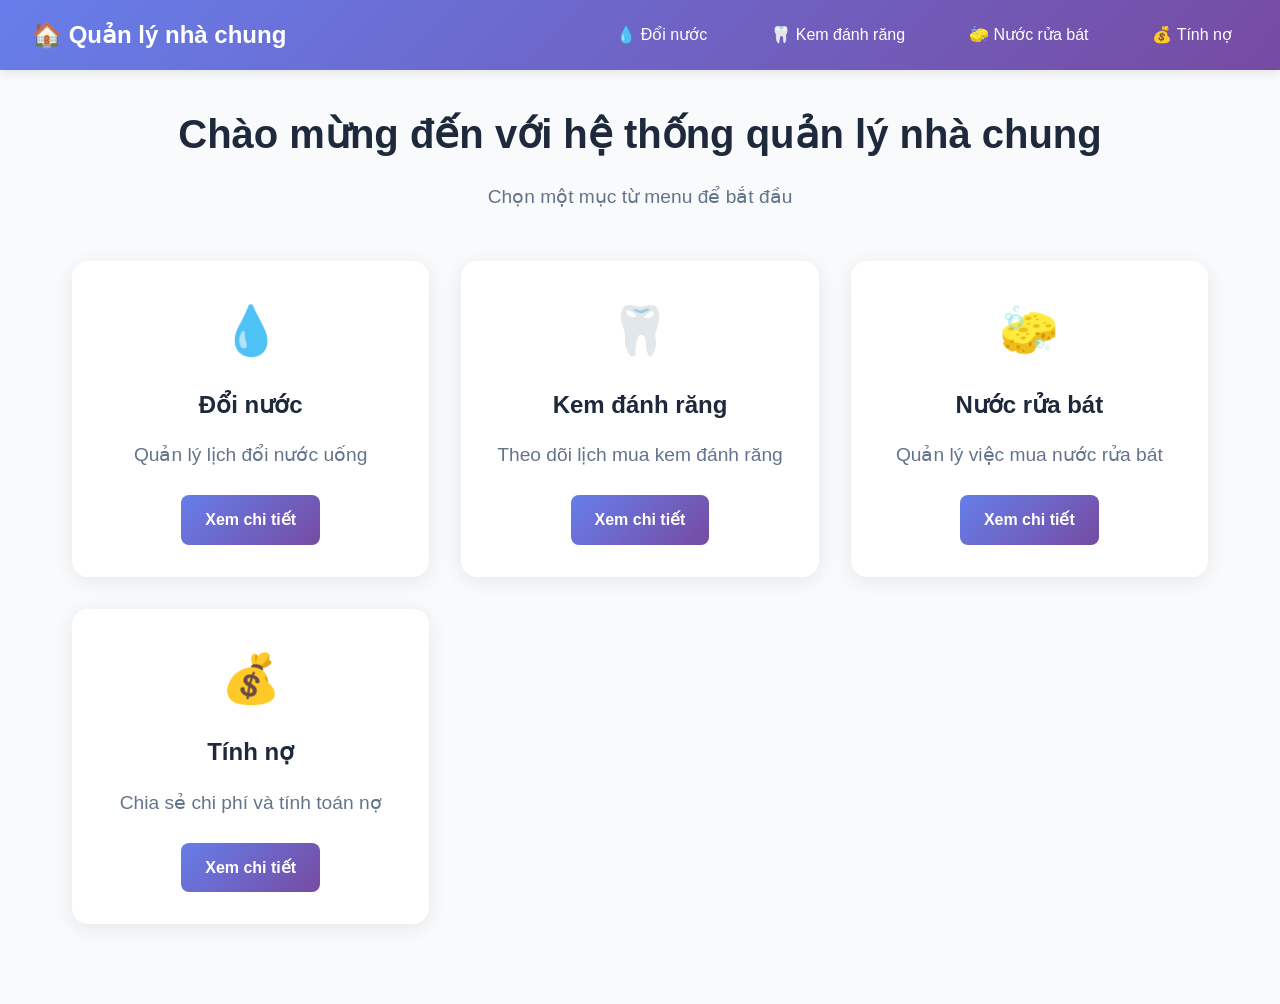
==== index.html @ 0c6403ef "Đẩy lên lần 1" ====
<!DOCTYPE html>
<html lang="vi">
<head>
    <meta charset="UTF-8">
    <meta name="viewport" content="width=device-width, initial-scale=1.0">
    <title>Quản lý nhà chung</title>
    <link rel="stylesheet" href="styles.css">
</head>
<body>
    <header>
        <nav class="navbar">
            <div class="nav-brand">
                <h2>🏠 Quản lý nhà chung</h2>
            </div>
            <ul class="nav-menu">
                <li><a href="water.html">💧 Đổi nước</a></li>
                <li><a href="toothpaste.html">🦷 Kem đánh răng</a></li>
                <li><a href="dishwash.html">🧽 Nước rửa bát</a></li>
                <li><a href="debt.html">💰 Tính nợ</a></li>
            </ul>
        </nav>
    </header>

    <main class="container">
        <div class="welcome-section">
            <h1>Chào mừng đến với hệ thống quản lý nhà chung</h1>
            <p>Chọn một mục từ menu để bắt đầu</p>
            
            <div class="feature-grid">
                <div class="feature-card">
                    <div class="feature-icon">💧</div>
                    <h3>Đổi nước</h3>
                    <p>Quản lý lịch đổi nước uống</p>
                    <a href="water.html" class="btn btn-primary">Xem chi tiết</a>
                </div>
                
                <div class="feature-card">
                    <div class="feature-icon">🦷</div>
                    <h3>Kem đánh răng</h3>
                    <p>Theo dõi lịch mua kem đánh răng</p>
                    <a href="toothpaste.html" class="btn btn-primary">Xem chi tiết</a>
                </div>
                
                <div class="feature-card">
                    <div class="feature-icon">🧽</div>
                    <h3>Nước rửa bát</h3>
                    <p>Quản lý việc mua nước rửa bát</p>
                    <a href="dishwash.html" class="btn btn-primary">Xem chi tiết</a>
                </div>
                
                <div class="feature-card">
                    <div class="feature-icon">💰</div>
                    <h3>Tính nợ</h3>
                    <p>Chia sẻ chi phí và tính toán nợ</p>
                    <a href="debt.html" class="btn btn-primary">Xem chi tiết</a>
                </div>
            </div>
        </div>
    </main>
</body>
</html>
---- styles.css ----
* {
  margin: 0;
  padding: 0;
  box-sizing: border-box;
}

body {
  font-family: "Segoe UI", Tahoma, Geneva, Verdana, sans-serif;
  background-color: #f8fafc;
  color: #334155;
  line-height: 1.6;
}

/* Header & Navigation */
.navbar {
  background: linear-gradient(135deg, #667eea 0%, #764ba2 100%);
  padding: 1rem 2rem;
  box-shadow: 0 2px 10px rgba(0, 0, 0, 0.1);
  display: flex;
  justify-content: space-between;
  align-items: center;
  flex-wrap: wrap;
}

.nav-brand h2 {
  color: white;
  font-weight: 600;
}

.nav-menu {
  display: flex;
  list-style: none;
  gap: 2rem;
  flex-wrap: wrap;
}

.nav-menu a {
  color: white;
  text-decoration: none;
  padding: 0.5rem 1rem;
  border-radius: 8px;
  transition: all 0.3s ease;
  font-weight: 500;
}

.nav-menu a:hover,
.nav-menu a.active {
  background: rgba(255, 255, 255, 0.2);
  transform: translateY(-2px);
}

/* Container */
.container {
  max-width: 1200px;
  margin: 0 auto;
  padding: 2rem;
}

.debt-container {
  max-width: 1400px;
}

/* Page Header */
.page-header {
  text-align: center;
  margin-bottom: 3rem;
}

.page-header h1 {
  font-size: 2.5rem;
  color: #1e293b;
  margin-bottom: 0.5rem;
}

/* Welcome Section */
.welcome-section {
  text-align: center;
  margin-bottom: 3rem;
}

.welcome-section h1 {
  font-size: 2.5rem;
  color: #1e293b;
  margin-bottom: 1rem;
}

.welcome-section p {
  font-size: 1.2rem;
  color: #64748b;
  margin-bottom: 3rem;
}

/* Feature Grid */
.feature-grid {
  display: grid;
  grid-template-columns: repeat(auto-fit, minmax(280px, 1fr));
  gap: 2rem;
  margin-top: 3rem;
}

.feature-card {
  background: white;
  padding: 2rem;
  border-radius: 16px;
  box-shadow: 0 4px 20px rgba(0, 0, 0, 0.08);
  text-align: center;
  transition: transform 0.3s ease, box-shadow 0.3s ease;
}

.feature-card:hover {
  transform: translateY(-5px);
  box-shadow: 0 8px 30px rgba(0, 0, 0, 0.12);
}

.feature-icon {
  font-size: 3rem;
  margin-bottom: 1rem;
}

.feature-card h3 {
  font-size: 1.5rem;
  color: #1e293b;
  margin-bottom: 1rem;
}

.feature-card p {
  color: #64748b;
  margin-bottom: 1.5rem;
}

/* Buttons */
.btn {
  padding: 0.75rem 1.5rem;
  border: none;
  border-radius: 8px;
  font-size: 1rem;
  font-weight: 600;
  cursor: pointer;
  transition: all 0.3s ease;
  text-decoration: none;
  display: inline-block;
  text-align: center;
}

.btn-primary {
  background: linear-gradient(135deg, #667eea 0%, #764ba2 100%);
  color: white;
}

.btn-primary:hover {
  transform: translateY(-2px);
  box-shadow: 0 4px 15px rgba(102, 126, 234, 0.4);
}

.btn-success {
  background: linear-gradient(135deg, #10b981 0%, #059669 100%);
  color: white;
  font-size: 1.1rem;
  padding: 1rem 2rem;
}

.btn-success:hover {
  transform: translateY(-2px);
  box-shadow: 0 4px 15px rgba(16, 185, 129, 0.4);
}

.btn-secondary {
  background: linear-gradient(135deg, #6b7280 0%, #4b5563 100%);
  color: white;
}

.btn-secondary:hover {
  transform: translateY(-2px);
  box-shadow: 0 4px 15px rgba(107, 114, 128, 0.4);
}

.btn-warning {
  background: linear-gradient(135deg, #f59e0b 0%, #d97706 100%);
  color: white;
  font-size: 0.9rem;
  padding: 0.5rem 1rem;
  margin-bottom: 0.5rem;
  width: 100%;
}

.btn-warning:hover {
  transform: translateY(-2px);
  box-shadow: 0 4px 15px rgba(245, 158, 11, 0.4);
}

.btn-info {
  background: linear-gradient(135deg, #3b82f6 0%, #1d4ed8 100%);
  color: white;
  font-size: 0.9rem;
  padding: 0.5rem 1rem;
  width: 100%;
}

.btn-info:hover {
  transform: translateY(-2px);
  box-shadow: 0 4px 15px rgba(59, 130, 246, 0.4);
}

/* Rotation Card */
.rotation-card {
  background: white;
  border-radius: 20px;
  padding: 3rem;
  box-shadow: 0 8px 30px rgba(0, 0, 0, 0.1);
  margin-bottom: 3rem;
  text-align: center;
}

.item-image {
  margin-bottom: 2rem;
}

.item-img {
  width: 200px;
  height: 200px;
  object-fit: cover;
  border-radius: 16px;
  box-shadow: 0 4px 20px rgba(0, 0, 0, 0.1);
}

.rotation-info {
  margin-bottom: 2rem;
}

.info-item {
  display: flex;
  justify-content: space-between;
  align-items: center;
  padding: 1rem;
  margin-bottom: 0.5rem;
  background: #f1f5f9;
  border-radius: 12px;
  font-size: 1.1rem;
}

.info-item.current {
  background: linear-gradient(135deg, #ddd6fe 0%, #c4b5fd 100%);
  font-weight: 600;
  border: 2px solid #8b5cf6;
}

.info-item label {
  font-weight: 600;
  color: #475569;
}

.info-item span {
  color: #1e293b;
}

.action-section {
  margin-top: 2rem;
}

/* History Section */
.history-section {
  background: white;
  border-radius: 16px;
  padding: 2rem;
  box-shadow: 0 4px 20px rgba(0, 0, 0, 0.08);
}

.history-section h3 {
  color: #1e293b;
  margin-bottom: 1.5rem;
  font-size: 1.5rem;
}

.history-list {
  max-height: 400px;
  overflow-y: auto;
}

.history-item {
  display: flex;
  justify-content: space-between;
  align-items: center;
  padding: 1rem;
  border-bottom: 1px solid #e2e8f0;
  transition: background-color 0.3s ease;
}

.history-item:hover {
  background-color: #f8fafc;
}

.history-item:last-child {
  border-bottom: none;
}

/* Debt Page Styles */
.debt-layout {
  display: grid;
  grid-template-columns: 300px 1fr;
  gap: 2rem;
  margin-bottom: 3rem;
}

.sidebar {
  background: white;
  border-radius: 16px;
  padding: 1.5rem;
  box-shadow: 0 4px 20px rgba(0, 0, 0, 0.08);
  height: fit-content;
}

.sidebar h3 {
  color: #1e293b;
  margin-bottom: 1rem;
  font-size: 1.3rem;
}

.member-list {
  display: flex;
  flex-direction: column;
  gap: 0.5rem;
  margin-bottom: 2rem;
}

.member-item {
  padding: 1rem;
  border-radius: 12px;
  cursor: pointer;
  transition: all 0.3s ease;
  background: #f8fafc;
}

.member-item:hover {
  background: #e2e8f0;
  transform: translateX(5px);
}

.member-item.active {
  background: linear-gradient(135deg, #667eea 0%, #764ba2 100%);
  color: white;
}

.member-name {
  font-weight: 600;
}

/* Data Management Section */
.data-management {
  border-top: 2px solid #e2e8f0;
  padding-top: 1rem;
  margin-top: 1rem;
}

.data-management h4 {
  color: #1e293b;
  margin-bottom: 1rem;
  font-size: 1.1rem;
}

.data-stats {
  margin-top: 1rem;
  padding: 0.5rem;
  background: #f1f5f9;
  border-radius: 8px;
  text-align: center;
}

.main-content {
  background: white;
  border-radius: 16px;
  padding: 2rem;
  box-shadow: 0 4px 20px rgba(0, 0, 0, 0.08);
}

.member-info h2 {
  color: #1e293b;
  margin-bottom: 2rem;
  font-size: 2rem;
}

.debt-summary {
  display: grid;
  grid-template-columns: 1fr 1fr;
  gap: 2rem;
  margin-bottom: 3rem;
}

.debt-section h3 {
  color: #1e293b;
  margin-bottom: 1rem;
  font-size: 1.3rem;
}

.debt-list {
  background: #f8fafc;
  border-radius: 12px;
  padding: 1rem;
  min-height: 100px;
}

.debt-item {
  display: flex;
  justify-content: space-between;
  align-items: center;
  padding: 0.5rem 0;
  border-bottom: 1px solid #e2e8f0;
}

.debt-item:last-child {
  border-bottom: none;
}

.debt-amount {
  font-weight: 600;
  color: #dc2626;
}

/* Forms */
.expense-form,
.manual-debt {
  margin-top: 2rem;
  padding-top: 2rem;
  border-top: 2px solid #e2e8f0;
}

.expense-form h3,
.manual-debt h3 {
  color: #1e293b;
  margin-bottom: 1.5rem;
  font-size: 1.5rem;
}

.form-group {
  margin-bottom: 1.5rem;
}

.form-group label {
  display: block;
  margin-bottom: 0.5rem;
  font-weight: 600;
  color: #374151;
}

.form-group input,
.form-group select {
  width: 100%;
  padding: 0.75rem;
  border: 2px solid #e5e7eb;
  border-radius: 8px;
  font-size: 1rem;
  transition: border-color 0.3s ease;
}

.form-group input:focus,
.form-group select:focus {
  outline: none;
  border-color: #667eea;
  box-shadow: 0 0 0 3px rgba(102, 126, 234, 0.1);
}

.checkbox-group {
  display: grid;
  grid-template-columns: repeat(auto-fit, minmax(200px, 1fr));
  gap: 0.5rem;
}

.checkbox-group label {
  display: flex;
  align-items: center;
  gap: 0.5rem;
  font-weight: normal;
  cursor: pointer;
  padding: 0.5rem;
  border-radius: 8px;
  transition: background-color 0.3s ease;
}

.checkbox-group label:hover {
  background-color: #f3f4f6;
}

.form-row {
  display: flex;
  flex-direction: column;
  gap: 1rem;
  margin-bottom: 1rem;
}

.form-row select,
.form-row input {
  width: 100%;
  padding: 0.75rem;
  border: 2px solid #e5e7eb;
  border-radius: 8px;
  font-size: 1rem;
  transition: border-color 0.3s ease;
}

.form-row select:focus,
.form-row input:focus {
  outline: none;
  border-color: #667eea;
  box-shadow: 0 0 0 3px rgba(102, 126, 234, 0.1);
}

.form-row-buttons {
  display: flex;
  gap: 0.5rem;
  margin-top: 1rem;
}

.form-row-buttons .btn {
  flex: 1;
}

/* Responsive cho form-row */
@media (min-width: 768px) {
  .form-row {
    display: grid;
    grid-template-columns: 1fr 1fr;
    gap: 1rem;
    align-items: start;
  }

  .form-row-buttons {
    grid-column: span 2;
    display: flex;
    gap: 0.5rem;
    margin-top: 0;
  }
}

@media (min-width: 1024px) {
  .form-row {
    grid-template-columns: 1fr 1fr 1fr;
  }

  .form-row-buttons {
    grid-column: span 3;
  }
}

/* Transaction History */
.transaction-history {
  background: white;
  border-radius: 16px;
  padding: 2rem;
  box-shadow: 0 4px 20px rgba(0, 0, 0, 0.08);
}

.transaction-history h3 {
  color: #1e293b;
  margin-bottom: 1.5rem;
  font-size: 1.5rem;
}

.history-filter {
  margin-bottom: 1rem;
}

.history-filter select {
  padding: 0.5rem;
  border: 2px solid #e5e7eb;
  border-radius: 8px;
  font-size: 0.9rem;
}

.transaction-list {
  max-height: 400px;
  overflow-y: auto;
}

.transaction-item {
  padding: 1rem;
  border-bottom: 1px solid #e2e8f0;
  transition: background-color 0.3s ease;
}

.transaction-item:hover {
  background-color: #f8fafc;
}

.transaction-item:last-child {
  border-bottom: none;
}

.transaction-header {
  display: flex;
  justify-content: space-between;
  align-items: center;
  margin-bottom: 0.5rem;
}

.transaction-title {
  font-weight: 600;
  color: #1e293b;
}

.transaction-amount {
  font-weight: 600;
  color: #059669;
}

.transaction-details {
  font-size: 0.9rem;
  color: #64748b;
}

/* Responsive Design */
@media (max-width: 768px) {
  .navbar {
    flex-direction: column;
    gap: 1rem;
  }

  .nav-menu {
    justify-content: center;
    gap: 1rem;
  }

  .container {
    padding: 1rem;
  }

  .debt-layout {
    grid-template-columns: 1fr;
  }

  .debt-summary {
    grid-template-columns: 1fr;
  }

  .form-row {
    grid-template-columns: 1fr;
  }

  .feature-grid {
    grid-template-columns: 1fr;
  }

  .page-header h1 {
    font-size: 2rem;
  }

  .welcome-section h1 {
    font-size: 2rem;
  }
}

@media (max-width: 480px) {
  .rotation-card {
    padding: 1.5rem;
  }

  .info-item {
    flex-direction: column;
    text-align: center;
    gap: 0.5rem;
  }

  .nav-menu {
    flex-direction: column;
    width: 100%;
  }

  .nav-menu a {
    text-align: center;
  }
}

/* Account Info Styles */
.account-info {
  border-top: 2px solid #e2e8f0;
  padding-top: 1rem;
  margin-top: 1rem;
}

.account-info h4 {
  color: #1e293b;
  margin-bottom: 1rem;
  font-size: 1.1rem;
}

.account-details {
  background: #f8fafc;
  border-radius: 12px;
  padding: 1rem;
}

.account-item {
  display: flex;
  justify-content: space-between;
  align-items: center;
  margin-bottom: 0.75rem;
  padding: 0.5rem 0;
}

.account-item label {
  font-weight: 600;
  color: #475569;
  font-size: 0.9rem;
}

.account-item span {
  color: #1e293b;
  font-weight: 500;
}

.account-number {
  display: flex;
  align-items: center;
  gap: 0.5rem;
}

.copy-btn {
  background: #3b82f6;
  color: white;
  border: none;
  border-radius: 4px;
  padding: 0.25rem 0.5rem;
  cursor: pointer;
  font-size: 0.8rem;
  transition: all 0.2s ease;
}

.copy-btn:hover {
  background: #2563eb;
  transform: scale(1.05);
}

.qr-section {
  text-align: center;
  margin-top: 1rem;
  padding-top: 1rem;
  border-top: 1px solid #e2e8f0;
}

.qr-image {
  width: 120px;
  height: 120px;
  border-radius: 8px;
  box-shadow: 0 2px 8px rgba(0, 0, 0, 0.1);
  margin-bottom: 0.5rem;
}

.qr-note {
  font-size: 0.8rem;
  color: #64748b;
  margin: 0;
}

/* Responsive cho account info */
@media (max-width: 768px) {
  .account-item {
    flex-direction: column;
    align-items: flex-start;
    gap: 0.25rem;
  }

  .account-number {
    width: 100%;
    justify-content: space-between;
  }

  .qr-image {
    width: 100px;
    height: 100px;
  }
}
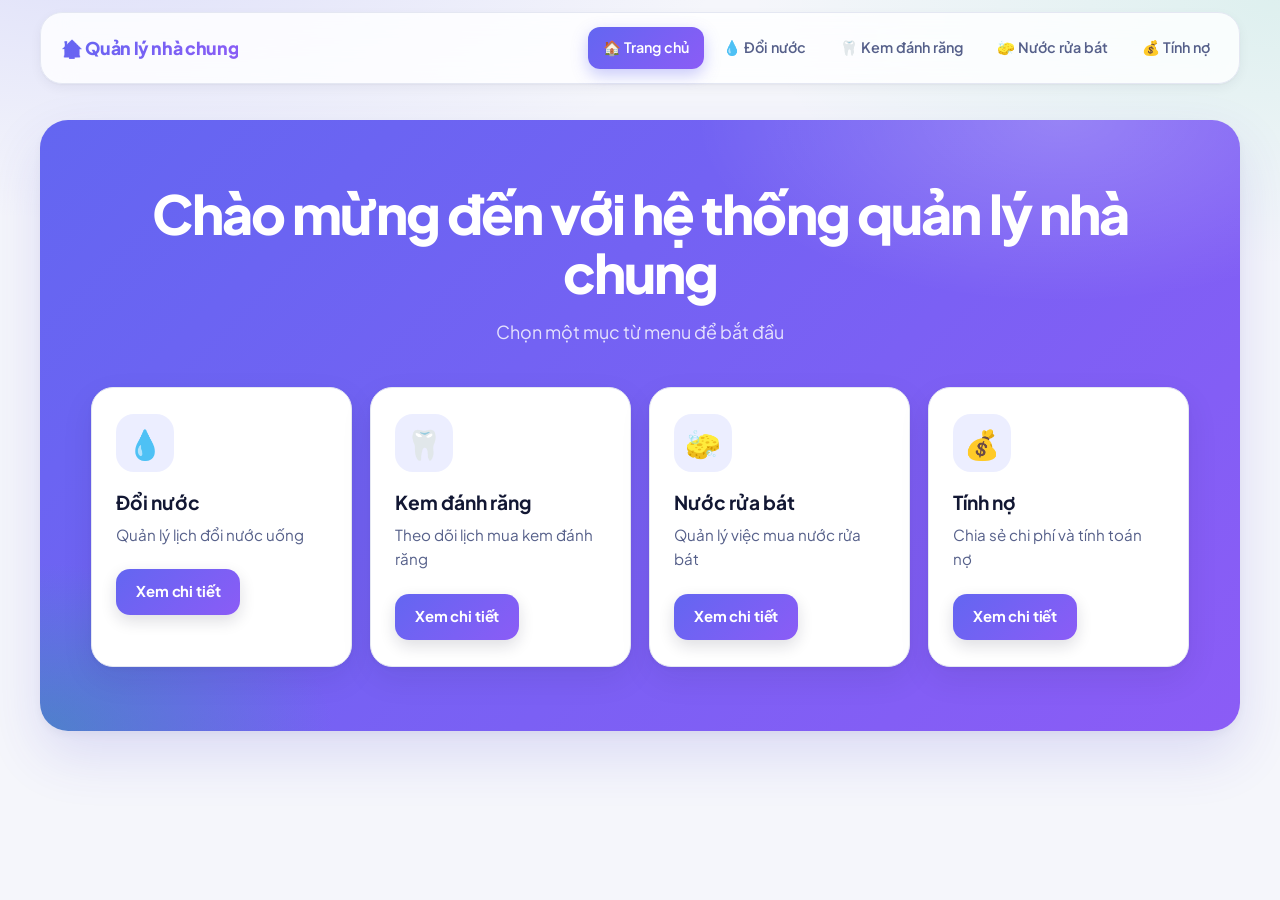
==== commit 04959e03: "Add Thuật and An, redesign UI, refactor shared JS, add select-all for expense split Co-Authored-By: " ====
--- a/index.html
+++ b/index.html
@@ -4,7 +4,13 @@
     <meta charset="UTF-8">
     <meta name="viewport" content="width=device-width, initial-scale=1.0">
     <title>Quản lý nhà chung</title>
-    <link rel="stylesheet" href="styles.css">
+    <link rel="preconnect" href="https://fonts.googleapis.com" />
+    <link rel="preconnect" href="https://fonts.gstatic.com" crossorigin />
+    <link
+      rel="stylesheet"
+      href="https://fonts.googleapis.com/css2?family=Plus+Jakarta+Sans:wght@400;500;600;700;800&display=swap"
+    />
+    <link rel="stylesheet" href="styles.css" />
 </head>
 <body>
     <header>
@@ -13,6 +19,7 @@
                 <h2>🏠 Quản lý nhà chung</h2>
             </div>
             <ul class="nav-menu">
+                <li><a href="index.html" class="active">🏠 Trang chủ</a></li>
                 <li><a href="water.html">💧 Đổi nước</a></li>
                 <li><a href="toothpaste.html">🦷 Kem đánh răng</a></li>
                 <li><a href="dishwash.html">🧽 Nước rửa bát</a></li>
--- a/styles.css
+++ b/styles.css
@@ -1,769 +1,1607 @@
-* {
+/* ==========================================================================
+   Design tokens
+   ========================================================================== */
+:root {
+  color-scheme: light;
+
+  --bg: #f5f6fb;
+  --surface: #ffffff;
+  --surface-2: #f8f9fd;
+  --surface-3: #eef0f9;
+  --line: #e4e7f2;
+  --line-strong: #cfd4e8;
+
+  --text: #121733;
+  --text-soft: #56608a;
+  --text-faint: #8a93b6;
+
+  --primary: #5b5bf0;
+  --primary-strong: #4338ca;
+  --primary-soft: #eceeff;
+  --violet: #8b5cf6;
+  --accent: #10b981;
+  --accent-strong: #059669;
+  --warning: #f59e0b;
+  --danger: #ef4444;
+
+  --grad-primary: linear-gradient(135deg, #6366f1 0%, #8b5cf6 100%);
+  --grad-success: linear-gradient(135deg, #10b981 0%, #059669 100%);
+  --grad-warning: linear-gradient(135deg, #fbbf24 0%, #f59e0b 100%);
+  --grad-danger: linear-gradient(135deg, #f87171 0%, #ef4444 100%);
+  --grad-info: linear-gradient(135deg, #38bdf8 0%, #3b82f6 100%);
+  --grad-neutral: linear-gradient(135deg, #64748b 0%, #475569 100%);
+
+  --shadow-sm: 0 1px 2px rgba(18, 23, 51, 0.04), 0 4px 12px rgba(18, 23, 51, 0.05);
+  --shadow-md: 0 2px 4px rgba(18, 23, 51, 0.04), 0 12px 32px rgba(18, 23, 51, 0.08);
+  --shadow-lg: 0 4px 8px rgba(18, 23, 51, 0.04), 0 24px 56px rgba(67, 56, 202, 0.14);
+  --ring: 0 0 0 4px rgba(99, 102, 241, 0.18);
+
+  --radius-sm: 12px;
+  --radius-md: 18px;
+  --radius-lg: 28px;
+  --container: 1200px;
+  --nav-h: 72px;
+}
+
+@media (prefers-color-scheme: dark) {
+  :root {
+    color-scheme: dark;
+
+    --bg: #0c0f1f;
+    --surface: #151a31;
+    --surface-2: #1a2039;
+    --surface-3: #212846;
+    --line: #272e4e;
+    --line-strong: #363f68;
+
+    --text: #eceffd;
+    --text-soft: #a4adcf;
+    --text-faint: #7580a8;
+
+    --primary: #818cf8;
+    --primary-strong: #a5b4fc;
+    --primary-soft: #1f2650;
+
+    --shadow-sm: 0 1px 2px rgba(0, 0, 0, 0.3), 0 4px 12px rgba(0, 0, 0, 0.2);
+    --shadow-md: 0 2px 4px rgba(0, 0, 0, 0.3), 0 12px 32px rgba(0, 0, 0, 0.3);
+    --shadow-lg: 0 4px 8px rgba(0, 0, 0, 0.3), 0 24px 56px rgba(0, 0, 0, 0.45);
+    --ring: 0 0 0 4px rgba(129, 140, 248, 0.28);
+  }
+}
+
+/* ==========================================================================
+   Base
+   ========================================================================== */
+*,
+*::before,
+*::after {
   margin: 0;
   padding: 0;
   box-sizing: border-box;
 }
 
+html {
+  scroll-behavior: smooth;
+  -webkit-text-size-adjust: 100%;
+}
+
 body {
-  font-family: "Segoe UI", Tahoma, Geneva, Verdana, sans-serif;
-  background-color: #f8fafc;
-  color: #334155;
+  min-height: 100vh;
+  overflow-x: hidden;
+  font-family: "Plus Jakarta Sans", system-ui, -apple-system, "Segoe UI", sans-serif;
+  color: var(--text);
   line-height: 1.6;
-}
-
-/* Header & Navigation */
+  background-color: var(--bg);
+  background-image:
+    radial-gradient(900px 420px at 8% -8%, rgba(99, 102, 241, 0.16), transparent 70%),
+    radial-gradient(760px 380px at 100% 0%, rgba(16, 185, 129, 0.1), transparent 70%);
+  background-repeat: no-repeat;
+}
+
+img {
+  display: block;
+  max-width: 100%;
+}
+
+button,
+input,
+select,
+textarea {
+  font: inherit;
+  color: inherit;
+}
+
+button {
+  border: 0;
+  background: transparent;
+}
+
+a {
+  color: inherit;
+}
+
+:focus-visible {
+  outline: 3px solid rgba(99, 102, 241, 0.45);
+  outline-offset: 2px;
+}
+
+::selection {
+  background: rgba(99, 102, 241, 0.28);
+}
+
+.hidden {
+  display: none !important;
+}
+
+.loading {
+  opacity: 0.7;
+}
+
+/* ==========================================================================
+   Navigation
+   ========================================================================== */
+header {
+  position: sticky;
+  top: 0;
+  z-index: 50;
+  padding: 12px 16px 0;
+}
+
 .navbar {
-  background: linear-gradient(135deg, #667eea 0%, #764ba2 100%);
-  padding: 1rem 2rem;
-  box-shadow: 0 2px 10px rgba(0, 0, 0, 0.1);
+  max-width: var(--container);
+  margin: 0 auto;
+  min-height: var(--nav-h);
+  padding: 10px 14px 10px 20px;
   display: flex;
+  align-items: center;
   justify-content: space-between;
-  align-items: center;
+  gap: 12px 24px;
   flex-wrap: wrap;
+  border: 1px solid var(--line);
+  border-radius: 22px;
+  background: color-mix(in srgb, var(--surface) 82%, transparent);
+  -webkit-backdrop-filter: blur(16px) saturate(160%);
+  backdrop-filter: blur(16px) saturate(160%);
+  box-shadow: var(--shadow-sm);
 }
 
 .nav-brand h2 {
-  color: white;
-  font-weight: 600;
+  font-size: 1.1rem;
+  font-weight: 800;
+  letter-spacing: -0.02em;
+  background: var(--grad-primary);
+  -webkit-background-clip: text;
+  background-clip: text;
+  -webkit-text-fill-color: transparent;
 }
 
 .nav-menu {
   display: flex;
+  align-items: center;
+  justify-content: flex-end;
+  gap: 4px;
   list-style: none;
-  gap: 2rem;
   flex-wrap: wrap;
 }
 
 .nav-menu a {
-  color: white;
+  display: inline-flex;
+  align-items: center;
+  justify-content: center;
+  min-height: 42px;
+  padding: 8px 15px;
+  border-radius: 12px;
+  font-size: 0.9rem;
+  font-weight: 600;
   text-decoration: none;
-  padding: 0.5rem 1rem;
-  border-radius: 8px;
-  transition: all 0.3s ease;
-  font-weight: 500;
-}
-
-.nav-menu a:hover,
+  color: var(--text-soft);
+  transition:
+    color 0.18s ease,
+    background-color 0.18s ease;
+}
+
+.nav-menu a:hover {
+  color: var(--text);
+  background: var(--surface-3);
+}
+
 .nav-menu a.active {
-  background: rgba(255, 255, 255, 0.2);
-  transform: translateY(-2px);
-}
-
-/* Container */
+  color: #fff;
+  background: var(--grad-primary);
+  box-shadow: 0 6px 16px rgba(99, 102, 241, 0.35);
+}
+
+/* ==========================================================================
+   Layout
+   ========================================================================== */
 .container {
-  max-width: 1200px;
+  width: min(calc(100% - 32px), var(--container));
   margin: 0 auto;
-  padding: 2rem;
+  padding: 36px 0 64px;
 }
 
 .debt-container {
-  max-width: 1400px;
-}
-
-/* Page Header */
+  width: min(calc(100% - 32px), 1320px);
+}
+
 .page-header {
+  margin-bottom: 28px;
   text-align: center;
-  margin-bottom: 3rem;
+}
+
+.page-header h1,
+.welcome-section h1,
+.member-info h2 {
+  letter-spacing: -0.035em;
+  color: var(--text);
 }
 
 .page-header h1 {
-  font-size: 2.5rem;
-  color: #1e293b;
-  margin-bottom: 0.5rem;
-}
-
-/* Welcome Section */
+  font-size: clamp(1.9rem, 3.4vw, 2.8rem);
+  font-weight: 800;
+}
+
+/* ==========================================================================
+   Home
+   ========================================================================== */
 .welcome-section {
+  position: relative;
   text-align: center;
-  margin-bottom: 3rem;
+  padding: clamp(36px, 5vw, 64px) clamp(20px, 4vw, 56px);
+  border-radius: var(--radius-lg);
+  color: #fff;
+  background:
+    radial-gradient(520px 260px at 85% 0%, rgba(255, 255, 255, 0.22), transparent 70%),
+    radial-gradient(420px 240px at 0% 100%, rgba(16, 185, 129, 0.35), transparent 70%),
+    var(--grad-primary);
+  box-shadow: var(--shadow-lg);
+  overflow: hidden;
 }
 
 .welcome-section h1 {
-  font-size: 2.5rem;
-  color: #1e293b;
-  margin-bottom: 1rem;
-}
-
-.welcome-section p {
-  font-size: 1.2rem;
-  color: #64748b;
-  margin-bottom: 3rem;
-}
-
-/* Feature Grid */
+  font-size: clamp(2rem, 4.2vw, 3.6rem);
+  font-weight: 800;
+  line-height: 1.1;
+  color: #fff;
+}
+
+.welcome-section > p {
+  width: min(100%, 620px);
+  margin: 16px auto 0;
+  color: rgba(255, 255, 255, 0.82);
+  font-size: clamp(1rem, 1.6vw, 1.12rem);
+}
+
 .feature-grid {
-  display: grid;
-  grid-template-columns: repeat(auto-fit, minmax(280px, 1fr));
-  gap: 2rem;
-  margin-top: 3rem;
+  margin-top: 40px;
+  display: grid;
+  grid-template-columns: repeat(auto-fit, minmax(230px, 1fr));
+  gap: 18px;
+  text-align: left;
+}
+
+.feature-card,
+.rotation-card,
+.history-section,
+.sidebar,
+.main-content,
+.transaction-history {
+  border: 1px solid var(--line);
+  background: var(--surface);
+  box-shadow: var(--shadow-md);
 }
 
 .feature-card {
-  background: white;
-  padding: 2rem;
-  border-radius: 16px;
-  box-shadow: 0 4px 20px rgba(0, 0, 0, 0.08);
-  text-align: center;
-  transition: transform 0.3s ease, box-shadow 0.3s ease;
+  position: relative;
+  padding: 26px 24px;
+  border-radius: 22px;
+  color: var(--text);
+  transition:
+    transform 0.22s ease,
+    box-shadow 0.22s ease,
+    border-color 0.22s ease;
 }
 
 .feature-card:hover {
   transform: translateY(-5px);
-  box-shadow: 0 8px 30px rgba(0, 0, 0, 0.12);
+  border-color: rgba(99, 102, 241, 0.35);
+  box-shadow: var(--shadow-lg);
 }
 
 .feature-icon {
-  font-size: 3rem;
-  margin-bottom: 1rem;
+  width: 58px;
+  height: 58px;
+  display: grid;
+  place-items: center;
+  margin-bottom: 18px;
+  border-radius: 18px;
+  font-size: 1.8rem;
+  background: var(--primary-soft);
 }
 
 .feature-card h3 {
-  font-size: 1.5rem;
-  color: #1e293b;
-  margin-bottom: 1rem;
+  font-size: 1.2rem;
+  font-weight: 700;
+  line-height: 1.3;
 }
 
 .feature-card p {
-  color: #64748b;
-  margin-bottom: 1.5rem;
-}
-
-/* Buttons */
+  margin: 8px 0 22px;
+  color: var(--text-soft);
+  font-size: 0.95rem;
+}
+
+/* ==========================================================================
+   Buttons
+   ========================================================================== */
 .btn {
-  padding: 0.75rem 1.5rem;
-  border: none;
-  border-radius: 8px;
+  display: inline-flex;
+  align-items: center;
+  justify-content: center;
+  gap: 8px;
+  min-height: 46px;
+  padding: 11px 20px;
+  border: 0;
+  border-radius: 14px;
+  color: #fff;
+  text-decoration: none;
+  font-size: 0.93rem;
+  font-weight: 700;
+  letter-spacing: -0.01em;
+  cursor: pointer;
+  box-shadow: 0 6px 16px rgba(18, 23, 51, 0.14);
+  transition:
+    transform 0.18s ease,
+    box-shadow 0.18s ease,
+    filter 0.18s ease;
+}
+
+.btn:hover {
+  transform: translateY(-2px);
+  filter: brightness(1.06);
+  box-shadow: 0 12px 24px rgba(18, 23, 51, 0.2);
+}
+
+.btn:active {
+  transform: translateY(0);
+}
+
+.btn:disabled,
+.btn[disabled] {
+  cursor: not-allowed;
+  transform: none;
+  filter: grayscale(0.4);
+  opacity: 0.5;
+  box-shadow: none;
+}
+
+.btn-primary {
+  background: var(--grad-primary);
+}
+.btn-success {
+  background: var(--grad-success);
+}
+.btn-secondary {
+  background: var(--grad-neutral);
+}
+.btn-warning {
+  background: var(--grad-warning);
+  color: #3b2a00;
+}
+.btn-info {
+  background: var(--grad-info);
+}
+.btn-danger {
+  background: var(--grad-danger);
+}
+
+/* ==========================================================================
+   Rotation pages (water / toothpaste / dishwash)
+   ========================================================================== */
+.rotation-card {
+  display: grid;
+  grid-template-columns: 200px minmax(0, 1fr) auto;
+  gap: 28px;
+  align-items: center;
+  padding: clamp(22px, 3vw, 34px);
+  border-radius: var(--radius-lg);
+}
+
+.item-image {
+  display: flex;
+  align-items: center;
+  justify-content: center;
+}
+
+.item-img {
+  width: min(100%, 190px);
+  aspect-ratio: 1;
+  object-fit: cover;
+  border-radius: 26px;
+  padding: 14px;
+  background: var(--surface-2);
+  border: 1px solid var(--line);
+  box-shadow: var(--shadow-sm);
+}
+
+.rotation-info {
+  display: grid;
+  gap: 12px;
+}
+
+.info-item {
+  display: grid;
+  gap: 2px;
+  padding: 14px 18px 14px 22px;
+  position: relative;
+  border: 1px solid var(--line);
+  border-radius: 16px;
+  background: var(--surface-2);
+}
+
+.info-item::before {
+  content: "";
+  position: absolute;
+  left: 0;
+  top: 14px;
+  bottom: 14px;
+  width: 4px;
+  border-radius: 0 4px 4px 0;
+  background: var(--line-strong);
+}
+
+.info-item.current {
+  border-color: rgba(99, 102, 241, 0.4);
+  background: var(--primary-soft);
+  box-shadow: 0 8px 24px rgba(99, 102, 241, 0.16);
+}
+
+.info-item.current::before {
+  background: var(--grad-primary);
+}
+
+.info-item label {
+  color: var(--text-faint);
+  font-size: 0.78rem;
+  font-weight: 700;
+  text-transform: uppercase;
+  letter-spacing: 0.06em;
+}
+
+.info-item span {
+  font-size: 1.2rem;
+  font-weight: 700;
+  color: var(--text);
+}
+
+.info-item.current span {
+  font-size: 1.45rem;
+  color: var(--primary-strong);
+}
+
+.action-section {
+  display: flex;
+  align-items: center;
+  justify-content: flex-end;
+}
+
+.action-section .btn {
+  min-height: 54px;
+  padding-inline: 28px;
   font-size: 1rem;
-  font-weight: 600;
-  cursor: pointer;
-  transition: all 0.3s ease;
-  text-decoration: none;
-  display: inline-block;
-  text-align: center;
-}
-
-.btn-primary {
-  background: linear-gradient(135deg, #667eea 0%, #764ba2 100%);
-  color: white;
-}
-
-.btn-primary:hover {
+}
+
+.history-section {
+  margin-top: 24px;
+  padding: clamp(20px, 3vw, 28px);
+  border-radius: var(--radius-lg);
+}
+
+.history-section h3,
+.transaction-history h3 {
+  margin-bottom: 18px;
+  font-size: 1.3rem;
+  font-weight: 800;
+  letter-spacing: -0.025em;
+}
+
+.history-list,
+.debt-list,
+.transaction-list {
+  display: grid;
+  gap: 10px;
+}
+
+.history-item,
+.debt-item,
+.transaction-item {
+  position: relative;
+  padding: 14px 18px;
+  border: 1px solid var(--line);
+  border-radius: 14px;
+  background: var(--surface-2);
+  transition:
+    transform 0.18s ease,
+    box-shadow 0.18s ease,
+    border-color 0.18s ease;
+}
+
+.history-item:hover,
+.debt-item:hover,
+.transaction-item:hover {
   transform: translateY(-2px);
-  box-shadow: 0 4px 15px rgba(102, 126, 234, 0.4);
-}
-
-.btn-success {
-  background: linear-gradient(135deg, #10b981 0%, #059669 100%);
-  color: white;
-  font-size: 1.1rem;
-  padding: 1rem 2rem;
-}
-
-.btn-success:hover {
-  transform: translateY(-2px);
-  box-shadow: 0 4px 15px rgba(16, 185, 129, 0.4);
-}
-
-.btn-secondary {
-  background: linear-gradient(135deg, #6b7280 0%, #4b5563 100%);
-  color: white;
-}
-
-.btn-secondary:hover {
-  transform: translateY(-2px);
-  box-shadow: 0 4px 15px rgba(107, 114, 128, 0.4);
-}
-
-.btn-warning {
-  background: linear-gradient(135deg, #f59e0b 0%, #d97706 100%);
-  color: white;
-  font-size: 0.9rem;
-  padding: 0.5rem 1rem;
-  margin-bottom: 0.5rem;
-  width: 100%;
-}
-
-.btn-warning:hover {
-  transform: translateY(-2px);
-  box-shadow: 0 4px 15px rgba(245, 158, 11, 0.4);
-}
-
-.btn-info {
-  background: linear-gradient(135deg, #3b82f6 0%, #1d4ed8 100%);
-  color: white;
-  font-size: 0.9rem;
-  padding: 0.5rem 1rem;
-  width: 100%;
-}
-
-.btn-info:hover {
-  transform: translateY(-2px);
-  box-shadow: 0 4px 15px rgba(59, 130, 246, 0.4);
-}
-
-/* Rotation Card */
-.rotation-card {
-  background: white;
-  border-radius: 20px;
-  padding: 3rem;
-  box-shadow: 0 8px 30px rgba(0, 0, 0, 0.1);
-  margin-bottom: 3rem;
-  text-align: center;
-}
-
-.item-image {
-  margin-bottom: 2rem;
-}
-
-.item-img {
-  width: 200px;
-  height: 200px;
-  object-fit: cover;
-  border-radius: 16px;
-  box-shadow: 0 4px 20px rgba(0, 0, 0, 0.1);
-}
-
-.rotation-info {
-  margin-bottom: 2rem;
-}
-
-.info-item {
-  display: flex;
-  justify-content: space-between;
-  align-items: center;
-  padding: 1rem;
-  margin-bottom: 0.5rem;
-  background: #f1f5f9;
-  border-radius: 12px;
-  font-size: 1.1rem;
-}
-
-.info-item.current {
-  background: linear-gradient(135deg, #ddd6fe 0%, #c4b5fd 100%);
-  font-weight: 600;
-  border: 2px solid #8b5cf6;
-}
-
-.info-item label {
-  font-weight: 600;
-  color: #475569;
-}
-
-.info-item span {
-  color: #1e293b;
-}
-
-.action-section {
-  margin-top: 2rem;
-}
-
-/* History Section */
-.history-section {
-  background: white;
-  border-radius: 16px;
-  padding: 2rem;
-  box-shadow: 0 4px 20px rgba(0, 0, 0, 0.08);
-}
-
-.history-section h3 {
-  color: #1e293b;
-  margin-bottom: 1.5rem;
-  font-size: 1.5rem;
-}
-
-.history-list {
-  max-height: 400px;
-  overflow-y: auto;
+  border-color: var(--line-strong);
+  box-shadow: var(--shadow-sm);
 }
 
 .history-item {
   display: flex;
+  align-items: center;
   justify-content: space-between;
+  gap: 12px;
+  color: var(--text-soft);
+  font-size: 0.93rem;
+}
+
+.history-item strong {
+  color: var(--text);
+}
+
+/* ==========================================================================
+   Debt page
+   ========================================================================== */
+.debt-layout {
+  display: grid;
+  grid-template-columns: 330px minmax(0, 1fr);
+  gap: 24px;
+  align-items: start;
+}
+
+.sidebar,
+.main-content,
+.transaction-history {
+  border-radius: var(--radius-lg);
+}
+
+.sidebar {
+  position: sticky;
+  top: calc(var(--nav-h) + 28px);
+  max-height: calc(100vh - var(--nav-h) - 44px);
+  overflow-y: auto;
+  padding: 22px;
+  scrollbar-width: thin;
+}
+
+.sidebar h3,
+.account-info h4,
+.data-management h4,
+.calculator h4 {
+  letter-spacing: -0.02em;
+  font-weight: 800;
+}
+
+.sidebar h3 {
+  margin-bottom: 14px;
+  font-size: 1.2rem;
+}
+
+.member-list {
+  display: grid;
+  grid-template-columns: repeat(2, minmax(0, 1fr));
+  gap: 8px;
+}
+
+.member-item {
+  display: flex;
   align-items: center;
-  padding: 1rem;
-  border-bottom: 1px solid #e2e8f0;
-  transition: background-color 0.3s ease;
-}
-
-.history-item:hover {
-  background-color: #f8fafc;
-}
-
-.history-item:last-child {
-  border-bottom: none;
-}
-
-/* Debt Page Styles */
-.debt-layout {
-  display: grid;
-  grid-template-columns: 300px 1fr;
-  gap: 2rem;
-  margin-bottom: 3rem;
-}
-
-.sidebar {
-  background: white;
+  gap: 10px;
+  padding: 10px 12px;
+  border: 1px solid var(--line);
+  border-radius: 14px;
+  background: var(--surface-2);
+  cursor: pointer;
+  transition:
+    transform 0.18s ease,
+    border-color 0.18s ease,
+    background 0.18s ease,
+    box-shadow 0.18s ease;
+}
+
+.member-item::before {
+  content: attr(data-initial);
+  flex: 0 0 32px;
+  width: 32px;
+  height: 32px;
+  display: grid;
+  place-items: center;
+  border-radius: 50%;
+  font-size: 0.85rem;
+  font-weight: 800;
+  color: var(--primary-strong);
+  background: var(--primary-soft);
+}
+
+.member-item:hover {
+  transform: translateY(-2px);
+  border-color: rgba(99, 102, 241, 0.4);
+}
+
+.member-item.active {
+  color: #fff;
+  border-color: transparent;
+  background: var(--grad-primary);
+  box-shadow: 0 10px 22px rgba(99, 102, 241, 0.32);
+}
+
+.member-item.active::before {
+  color: #fff;
+  background: rgba(255, 255, 255, 0.24);
+}
+
+.member-name {
+  font-size: 0.95rem;
+  font-weight: 700;
+  overflow: hidden;
+  text-overflow: ellipsis;
+  white-space: nowrap;
+}
+
+.account-info,
+.data-management,
+.calculator {
+  margin-top: 22px;
+  padding-top: 22px;
+  border-top: 1px solid var(--line);
+}
+
+.account-info h4,
+.data-management h4,
+.calculator h4 {
+  margin-bottom: 12px;
+  font-size: 1rem;
+}
+
+.account-details,
+.data-stats {
+  border: 1px solid var(--line);
   border-radius: 16px;
-  padding: 1.5rem;
-  box-shadow: 0 4px 20px rgba(0, 0, 0, 0.08);
-  height: fit-content;
-}
-
-.sidebar h3 {
-  color: #1e293b;
-  margin-bottom: 1rem;
-  font-size: 1.3rem;
-}
-
-.member-list {
+  background: var(--surface-2);
+}
+
+.account-details {
+  padding: 12px;
+  display: grid;
+  gap: 10px;
+}
+
+.account-item {
+  display: grid;
+  gap: 4px;
+  padding: 12px 14px;
+  border: 1px solid var(--line);
+  border-radius: 12px;
+  background: var(--surface);
+}
+
+.account-item label {
+  font-size: 0.72rem;
+  font-weight: 700;
+  text-transform: uppercase;
+  letter-spacing: 0.07em;
+  color: var(--text-faint);
+}
+
+.account-item span {
+  color: var(--text);
+  font-weight: 700;
+  word-break: break-all;
+}
+
+.account-number {
   display: flex;
-  flex-direction: column;
-  gap: 0.5rem;
-  margin-bottom: 2rem;
-}
-
-.member-item {
-  padding: 1rem;
+  align-items: center;
+  justify-content: space-between;
+  gap: 10px;
+}
+
+.copy-btn {
+  width: 38px;
+  height: 38px;
+  flex: 0 0 38px;
+  display: inline-grid;
+  place-items: center;
+  border-radius: 10px;
+  border: 1px solid var(--line);
+  background: var(--primary-soft);
+  cursor: pointer;
+  transition:
+    transform 0.18s ease,
+    background-color 0.18s ease;
+}
+
+.copy-btn:hover:not(:disabled) {
+  transform: translateY(-1px);
+  background: var(--surface-3);
+}
+
+.copy-btn:disabled {
+  opacity: 0.4;
+  cursor: not-allowed;
+}
+
+.data-management button {
+  width: 100%;
+}
+
+.data-management button + button {
+  margin-top: 10px;
+}
+
+.data-stats {
+  margin-top: 12px;
+  padding: 12px 14px;
+  color: var(--text-soft);
+  font-size: 0.88rem;
+}
+
+.qr-section {
+  padding-top: 4px;
+  text-align: center;
+}
+
+.qr-image {
+  width: min(100%, 190px);
+  margin: 0 auto 12px;
+  padding: 8px;
+  border-radius: 18px;
+  border: 1px solid var(--line);
+  background: #fff;
+  box-shadow: var(--shadow-sm);
+}
+
+.btn-download-qr {
+  width: 100%;
+  min-height: 44px;
+  padding: 10px 16px;
   border-radius: 12px;
+  color: #fff;
+  font-size: 0.92rem;
+  font-weight: 700;
   cursor: pointer;
-  transition: all 0.3s ease;
-  background: #f8fafc;
-}
-
-.member-item:hover {
-  background: #e2e8f0;
-  transform: translateX(5px);
-}
-
-.member-item.active {
-  background: linear-gradient(135deg, #667eea 0%, #764ba2 100%);
-  color: white;
-}
-
-.member-name {
-  font-weight: 600;
-}
-
-/* Data Management Section */
-.data-management {
-  border-top: 2px solid #e2e8f0;
-  padding-top: 1rem;
-  margin-top: 1rem;
-}
-
-.data-management h4 {
-  color: #1e293b;
-  margin-bottom: 1rem;
-  font-size: 1.1rem;
-}
-
-.data-stats {
-  margin-top: 1rem;
-  padding: 0.5rem;
-  background: #f1f5f9;
-  border-radius: 8px;
-  text-align: center;
-}
-
+  background: var(--grad-success);
+  transition:
+    transform 0.18s ease,
+    box-shadow 0.18s ease;
+}
+
+.btn-download-qr:hover {
+  transform: translateY(-2px);
+  box-shadow: 0 10px 22px rgba(5, 150, 105, 0.3);
+}
+
+.qr-note {
+  margin-top: 8px;
+  color: var(--text-faint);
+  font-size: 0.85rem;
+}
+
+/* Calculator */
+.calculator {
+  display: grid;
+  gap: 12px;
+}
+
+.calc-display input {
+  width: 100%;
+  min-height: 58px;
+  padding: 12px 16px;
+  border: 1px solid var(--line-strong);
+  border-radius: 14px;
+  background: var(--surface-2);
+  text-align: right;
+  font-size: 1.5rem;
+  font-weight: 700;
+  font-variant-numeric: tabular-nums;
+  color: var(--text);
+}
+
+.calc-buttons {
+  display: grid;
+  grid-template-columns: repeat(4, minmax(0, 1fr));
+  gap: 8px;
+}
+
+.calc-btn {
+  min-height: 50px;
+  border: 1px solid transparent;
+  border-radius: 12px;
+  font-weight: 700;
+  cursor: pointer;
+  transition:
+    transform 0.15s ease,
+    filter 0.15s ease;
+}
+
+.calc-btn:hover {
+  transform: translateY(-1px);
+  filter: brightness(1.05);
+}
+
+.calc-btn:active {
+  transform: scale(0.97);
+}
+
+.calc-number {
+  color: var(--text);
+  background: var(--surface-2);
+  border-color: var(--line);
+}
+
+.calc-operator {
+  color: var(--primary-strong);
+  background: var(--primary-soft);
+}
+
+.calc-equals {
+  color: #fff;
+  background: var(--grad-success);
+  grid-row: span 2;
+}
+
+.calc-clear {
+  color: #fff;
+  background: var(--grad-danger);
+}
+
+.calc-zero {
+  grid-column: span 2;
+}
+
+/* Main column */
 .main-content {
-  background: white;
-  border-radius: 16px;
-  padding: 2rem;
-  box-shadow: 0 4px 20px rgba(0, 0, 0, 0.08);
+  padding: clamp(22px, 3.4vw, 34px);
 }
 
 .member-info h2 {
-  color: #1e293b;
-  margin-bottom: 2rem;
-  font-size: 2rem;
+  margin-bottom: 22px;
+  font-size: clamp(1.8rem, 3vw, 2.5rem);
+  font-weight: 800;
 }
 
 .debt-summary {
   display: grid;
-  grid-template-columns: 1fr 1fr;
-  gap: 2rem;
-  margin-bottom: 3rem;
-}
-
-.debt-section h3 {
-  color: #1e293b;
-  margin-bottom: 1rem;
-  font-size: 1.3rem;
+  grid-template-columns: repeat(2, minmax(0, 1fr));
+  gap: 18px;
+}
+
+.debt-section h3,
+.expense-form h3,
+.manual-debt h3,
+.loan-money h3 {
+  margin-bottom: 14px;
+  font-size: 1.15rem;
+  font-weight: 800;
+  letter-spacing: -0.02em;
 }
 
 .debt-list {
-  background: #f8fafc;
-  border-radius: 12px;
-  padding: 1rem;
-  min-height: 100px;
+  min-height: 108px;
+  align-content: start;
+  padding: 14px;
+  border: 1px solid var(--line);
+  border-radius: 18px;
+  background: var(--surface-2);
 }
 
 .debt-item {
   display: flex;
+  align-items: center;
   justify-content: space-between;
-  align-items: center;
-  padding: 0.5rem 0;
-  border-bottom: 1px solid #e2e8f0;
-}
-
-.debt-item:last-child {
-  border-bottom: none;
+  gap: 12px;
+  background: var(--surface);
+  font-weight: 600;
 }
 
 .debt-amount {
-  font-weight: 600;
-  color: #dc2626;
+  color: var(--danger);
+  font-weight: 800;
+  font-variant-numeric: tabular-nums;
+}
+
+.expense-form,
+.manual-debt,
+.loan-money {
+  margin-top: 30px;
+  padding-top: 30px;
+  border-top: 1px solid var(--line);
+}
+
+.expense-submit-area {
+  display: grid;
+  gap: 14px;
+}
+
+.expense-submit-area > .btn {
+  width: 100%;
+  min-height: 52px;
 }
 
 /* Forms */
-.expense-form,
-.manual-debt {
-  margin-top: 2rem;
-  padding-top: 2rem;
-  border-top: 2px solid #e2e8f0;
-}
-
-.expense-form h3,
-.manual-debt h3 {
-  color: #1e293b;
-  margin-bottom: 1.5rem;
-  font-size: 1.5rem;
-}
-
 .form-group {
-  margin-bottom: 1.5rem;
+  margin-bottom: 18px;
 }
 
 .form-group label {
   display: block;
-  margin-bottom: 0.5rem;
-  font-weight: 600;
-  color: #374151;
+  margin-bottom: 8px;
+  font-size: 0.9rem;
+  font-weight: 700;
+  color: var(--text);
 }
 
 .form-group input,
-.form-group select {
+.form-group select,
+.form-row input,
+.form-row select,
+.history-filter select {
   width: 100%;
-  padding: 0.75rem;
-  border: 2px solid #e5e7eb;
-  border-radius: 8px;
-  font-size: 1rem;
-  transition: border-color 0.3s ease;
+  min-height: 50px;
+  padding: 12px 16px;
+  border: 1px solid var(--line-strong);
+  border-radius: 14px;
+  outline: none;
+  color: var(--text);
+  background: var(--surface-2);
+  transition:
+    border-color 0.18s ease,
+    box-shadow 0.18s ease,
+    background 0.18s ease;
+}
+
+.form-group input::placeholder,
+.form-row input::placeholder {
+  color: var(--text-faint);
 }
 
 .form-group input:focus,
-.form-group select:focus {
-  outline: none;
-  border-color: #667eea;
-  box-shadow: 0 0 0 3px rgba(102, 126, 234, 0.1);
+.form-group select:focus,
+.form-row input:focus,
+.form-row select:focus,
+.history-filter select:focus,
+.calc-display input:focus {
+  border-color: var(--primary);
+  background: var(--surface);
+  box-shadow: var(--ring);
 }
 
 .checkbox-group {
   display: grid;
-  grid-template-columns: repeat(auto-fit, minmax(200px, 1fr));
-  gap: 0.5rem;
+  grid-template-columns: repeat(auto-fit, minmax(130px, 1fr));
+  gap: 10px;
 }
 
 .checkbox-group label {
   display: flex;
   align-items: center;
-  gap: 0.5rem;
-  font-weight: normal;
+  gap: 10px;
+  min-height: 50px;
+  margin-bottom: 0;
+  padding: 10px 14px;
+  border: 1px solid var(--line);
+  border-radius: 14px;
+  background: var(--surface-2);
+  color: var(--text);
+  font-weight: 600;
   cursor: pointer;
-  padding: 0.5rem;
-  border-radius: 8px;
-  transition: background-color 0.3s ease;
+  transition:
+    transform 0.18s ease,
+    border-color 0.18s ease,
+    background-color 0.18s ease;
 }
 
 .checkbox-group label:hover {
-  background-color: #f3f4f6;
+  transform: translateY(-1px);
+  border-color: rgba(99, 102, 241, 0.45);
+}
+
+.checkbox-group label:has(input:checked) {
+  border-color: var(--primary);
+  background: var(--primary-soft);
+}
+
+.checkbox-group input[type="checkbox"] {
+  width: 18px;
+  height: 18px;
+  min-height: 0;
+  accent-color: var(--primary);
 }
 
 .form-row {
+  display: grid;
+  grid-template-columns: repeat(3, minmax(0, 1fr));
+  gap: 12px;
+  align-items: start;
+}
+
+.form-row-buttons {
+  grid-column: 1 / -1;
+  display: grid;
+  grid-template-columns: repeat(auto-fit, minmax(190px, 1fr));
+  gap: 10px;
+}
+
+.form-row-buttons .btn {
+  width: 100%;
+}
+
+.history-filter {
+  margin-bottom: 18px;
+  max-width: 280px;
+}
+
+/* Transactions */
+.transaction-history {
+  margin-top: 24px;
+  padding: clamp(20px, 3vw, 30px);
+}
+
+.transaction-list {
+  max-height: 720px;
+  overflow: auto;
+  padding-right: 4px;
+  scrollbar-width: thin;
+}
+
+.transaction-list::-webkit-scrollbar {
+  width: 8px;
+}
+
+.transaction-list::-webkit-scrollbar-thumb {
+  border-radius: 999px;
+  background: var(--line-strong);
+}
+
+.transaction-header {
+  display: flex;
+  align-items: flex-start;
+  justify-content: space-between;
+  gap: 12px;
+}
+
+.transaction-title {
+  font-weight: 700;
+  color: var(--text);
+}
+
+.transaction-amount {
+  color: var(--primary-strong);
+  font-weight: 800;
+  white-space: nowrap;
+  font-variant-numeric: tabular-nums;
+}
+
+.transaction-details {
+  margin-top: 6px;
+  color: var(--text-soft);
+  font-size: 0.88rem;
+}
+
+/* Offset options */
+.debt-offset-options {
+  padding: 18px;
+  border: 1px solid rgba(99, 102, 241, 0.25);
+  border-radius: 18px;
+  background: var(--primary-soft);
+}
+
+.debt-offset-options > label {
+  margin-bottom: 4px;
+}
+
+.offset-hint {
+  color: var(--text-soft);
+  font-size: 0.88rem;
+}
+
+.offset-mode-group {
+  display: grid;
+  grid-template-columns: repeat(auto-fit, minmax(210px, 1fr));
+  gap: 12px;
+  margin-top: 14px;
+}
+
+.offset-mode-option,
+.offset-custom-option {
+  position: relative;
+  display: block;
+  cursor: pointer;
+}
+
+.offset-mode-option input,
+.offset-custom-option input {
+  position: absolute;
+  opacity: 0;
+  pointer-events: none;
+}
+
+.offset-option-card {
   display: flex;
   flex-direction: column;
-  gap: 1rem;
-  margin-bottom: 1rem;
-}
-
-.form-row select,
-.form-row input {
-  width: 100%;
-  padding: 0.75rem;
-  border: 2px solid #e5e7eb;
-  border-radius: 8px;
-  font-size: 1rem;
-  transition: border-color 0.3s ease;
-}
-
-.form-row select:focus,
-.form-row input:focus {
-  outline: none;
-  border-color: #667eea;
-  box-shadow: 0 0 0 3px rgba(102, 126, 234, 0.1);
-}
-
-.form-row-buttons {
+  gap: 6px;
+  height: 100%;
+  min-height: 112px;
+  padding: 16px;
+  border: 1px solid var(--line);
+  border-radius: 14px;
+  background: var(--surface);
+  transition:
+    transform 0.18s ease,
+    box-shadow 0.18s ease,
+    border-color 0.18s ease,
+    background 0.18s ease;
+}
+
+.offset-mode-option:hover .offset-option-card,
+.offset-custom-option:hover .offset-person-chip {
+  transform: translateY(-2px);
+  box-shadow: var(--shadow-sm);
+}
+
+.offset-option-title {
+  font-size: 0.95rem;
+  font-weight: 700;
+  line-height: 1.35;
+  color: var(--text);
+}
+
+.offset-option-desc {
+  color: var(--text-soft);
+  font-size: 0.85rem;
+  line-height: 1.5;
+}
+
+.offset-mode-option input:checked + .offset-option-card {
+  border-color: transparent;
+  background: var(--grad-primary);
+  box-shadow: 0 12px 28px rgba(99, 102, 241, 0.35);
+}
+
+.offset-mode-option input:checked + .offset-option-card .offset-option-title,
+.offset-mode-option input:checked + .offset-option-card .offset-option-desc {
+  color: #fff;
+}
+
+.offset-mode-option input:focus-visible + .offset-option-card,
+.offset-custom-option input:focus-visible + .offset-person-chip {
+  outline: 3px solid rgba(99, 102, 241, 0.45);
+  outline-offset: 3px;
+}
+
+.offset-custom {
+  margin-top: 14px;
+  padding-top: 14px;
+  display: grid;
+  grid-template-columns: repeat(auto-fit, minmax(110px, 1fr));
+  gap: 10px;
+  border-top: 1px dashed var(--line-strong);
+}
+
+.offset-person-chip {
   display: flex;
-  gap: 0.5rem;
-  margin-top: 1rem;
-}
-
-.form-row-buttons .btn {
-  flex: 1;
-}
-
-/* Responsive cho form-row */
-@media (min-width: 768px) {
-  .form-row {
-    display: grid;
-    grid-template-columns: 1fr 1fr;
-    gap: 1rem;
-    align-items: start;
-  }
-
-  .form-row-buttons {
-    grid-column: span 2;
-    display: flex;
-    gap: 0.5rem;
-    margin-top: 0;
-  }
-}
-
-@media (min-width: 1024px) {
-  .form-row {
-    grid-template-columns: 1fr 1fr 1fr;
-  }
-
-  .form-row-buttons {
-    grid-column: span 3;
-  }
-}
-
-/* Transaction History */
-.transaction-history {
-  background: white;
-  border-radius: 16px;
-  padding: 2rem;
-  box-shadow: 0 4px 20px rgba(0, 0, 0, 0.08);
-}
-
-.transaction-history h3 {
-  color: #1e293b;
-  margin-bottom: 1.5rem;
-  font-size: 1.5rem;
-}
-
-.history-filter {
-  margin-bottom: 1rem;
-}
-
-.history-filter select {
-  padding: 0.5rem;
-  border: 2px solid #e5e7eb;
-  border-radius: 8px;
+  align-items: center;
+  justify-content: center;
+  min-height: 44px;
+  padding: 8px 14px;
+  border: 1px solid var(--line);
+  border-radius: 999px;
+  background: var(--surface);
+  color: var(--text);
   font-size: 0.9rem;
-}
-
-.transaction-list {
-  max-height: 400px;
-  overflow-y: auto;
-}
-
-.transaction-item {
-  padding: 1rem;
-  border-bottom: 1px solid #e2e8f0;
-  transition: background-color 0.3s ease;
-}
-
-.transaction-item:hover {
-  background-color: #f8fafc;
-}
-
-.transaction-item:last-child {
-  border-bottom: none;
-}
-
-.transaction-header {
-  display: flex;
-  justify-content: space-between;
-  align-items: center;
-  margin-bottom: 0.5rem;
-}
-
-.transaction-title {
-  font-weight: 600;
-  color: #1e293b;
-}
-
-.transaction-amount {
-  font-weight: 600;
-  color: #059669;
-}
-
-.transaction-details {
-  font-size: 0.9rem;
-  color: #64748b;
-}
-
-/* Responsive Design */
-@media (max-width: 768px) {
-  .navbar {
-    flex-direction: column;
-    gap: 1rem;
-  }
-
-  .nav-menu {
-    justify-content: center;
-    gap: 1rem;
-  }
-
-  .container {
-    padding: 1rem;
+  font-weight: 700;
+  transition:
+    transform 0.18s ease,
+    box-shadow 0.18s ease,
+    background 0.18s ease,
+    color 0.18s ease;
+}
+
+.offset-custom-option input:checked + .offset-person-chip {
+  color: #fff;
+  border-color: transparent;
+  background: var(--grad-success);
+  box-shadow: 0 8px 20px rgba(5, 150, 105, 0.3);
+}
+
+/* Empty / loading placeholders */
+.history-list p,
+.debt-list p,
+.transaction-list p {
+  padding: 18px;
+  border: 1px dashed var(--line-strong);
+  border-radius: 14px;
+  color: var(--text-faint);
+  text-align: center;
+  font-size: 0.93rem;
+}
+
+/* ==========================================================================
+   Responsive
+   ========================================================================== */
+@media (max-width: 1180px) {
+  .rotation-card {
+    grid-template-columns: 170px minmax(0, 1fr);
+  }
+
+  .action-section {
+    grid-column: 1 / -1;
+    justify-content: stretch;
+  }
+
+  .action-section .btn {
+    width: 100%;
   }
 
   .debt-layout {
     grid-template-columns: 1fr;
   }
 
+  .sidebar {
+    position: static;
+    max-height: none;
+    overflow: visible;
+  }
+
+  .member-list {
+    grid-template-columns: repeat(3, minmax(0, 1fr));
+  }
+
   .debt-summary {
     grid-template-columns: 1fr;
   }
-
-  .form-row {
+}
+
+@media (max-width: 900px) {
+  header {
+    padding: 10px 12px 0;
+  }
+
+  .navbar {
+    padding: 12px;
+    border-radius: 20px;
+  }
+
+  .nav-menu {
+    justify-content: flex-start;
+  }
+
+  .rotation-card {
     grid-template-columns: 1fr;
-  }
-
-  .feature-grid {
+    text-align: center;
+  }
+
+  .info-item {
+    text-align: left;
+  }
+
+  .item-image,
+  .action-section {
+    justify-content: center;
+  }
+
+  .form-row,
+  .form-row-buttons {
+    grid-template-columns: 1fr 1fr;
+  }
+}
+
+@media (max-width: 640px) {
+  header {
+    position: static;
+    padding: 8px 10px 0;
+  }
+
+  .container,
+  .debt-container {
+    width: min(calc(100% - 20px), var(--container));
+    padding-top: 22px;
+    padding-bottom: 40px;
+  }
+
+  .navbar {
+    gap: 10px;
+    padding: 10px;
+    border-radius: 18px;
+  }
+
+  .nav-brand {
+    width: 100%;
+  }
+
+  .nav-brand h2 {
+    font-size: 1rem;
+    text-align: center;
+  }
+
+  .nav-menu {
+    width: 100%;
+    display: grid;
+    grid-template-columns: repeat(6, minmax(0, 1fr));
+    gap: 6px;
+    padding: 6px;
+    border-radius: 14px;
+    background: var(--surface-3);
+  }
+
+  .nav-menu li {
+    grid-column: span 2;
+    min-width: 0;
+  }
+
+  .nav-menu li:nth-child(n + 4) {
+    grid-column: span 3;
+  }
+
+  .nav-menu a {
+    width: 100%;
+    min-height: 38px;
+    padding: 6px 4px;
+    text-align: center;
+    line-height: 1.2;
+    font-size: 0.78rem;
+    border-radius: 10px;
+    background: var(--surface);
+  }
+
+  .nav-menu a.active {
+    background: var(--grad-primary);
+  }
+
+  .welcome-section,
+  .rotation-card,
+  .history-section,
+  .sidebar,
+  .main-content,
+  .transaction-history {
+    border-radius: 22px;
+  }
+
+  .welcome-section {
+    padding: 28px 18px;
+  }
+
+  .feature-grid,
+  .checkbox-group,
+  .offset-mode-group,
+  .form-row,
+  .form-row-buttons,
+  .expense-submit-area {
     grid-template-columns: 1fr;
   }
 
+  .checkbox-group {
+    grid-template-columns: 1fr 1fr;
+  }
+
+  .offset-custom {
+    grid-template-columns: 1fr 1fr;
+  }
+
+  .member-list {
+    grid-template-columns: 1fr 1fr;
+  }
+
+  .history-item,
+  .transaction-header {
+    flex-direction: column;
+    align-items: flex-start;
+  }
+
+  .calc-btn {
+    min-height: 46px;
+  }
+
+  .offset-option-card {
+    min-height: auto;
+  }
+
+  .qr-image {
+    width: min(100%, 170px);
+  }
+}
+
+@media (max-width: 440px) {
+  .nav-menu {
+    grid-template-columns: repeat(2, minmax(0, 1fr));
+  }
+
+  .nav-menu li,
+  .nav-menu li:nth-child(n + 4) {
+    grid-column: auto;
+  }
+
+  .nav-menu li:last-child:nth-child(odd) {
+    grid-column: 1 / -1;
+  }
+
   .page-header h1 {
-    font-size: 2rem;
-  }
-
-  .welcome-section h1 {
-    font-size: 2rem;
-  }
-}
-
-@media (max-width: 480px) {
+    font-size: 1.7rem;
+  }
+
+  .welcome-section h1,
+  .member-info h2 {
+    font-size: 1.8rem;
+  }
+
+  .feature-card,
+  .history-section,
+  .sidebar,
+  .main-content,
+  .transaction-history {
+    padding-left: 16px;
+    padding-right: 16px;
+  }
+
   .rotation-card {
-    padding: 1.5rem;
-  }
-
-  .info-item {
-    flex-direction: column;
-    text-align: center;
-    gap: 0.5rem;
-  }
-
-  .nav-menu {
-    flex-direction: column;
-    width: 100%;
-  }
-
-  .nav-menu a {
-    text-align: center;
-  }
-}
-
-/* Account Info Styles */
-.account-info {
-  border-top: 2px solid #e2e8f0;
-  padding-top: 1rem;
-  margin-top: 1rem;
-}
-
-.account-info h4 {
-  color: #1e293b;
-  margin-bottom: 1rem;
-  font-size: 1.1rem;
-}
-
-.account-details {
-  background: #f8fafc;
-  border-radius: 12px;
-  padding: 1rem;
-}
-
-.account-item {
+    padding: 18px;
+  }
+
+  .checkbox-group {
+    grid-template-columns: 1fr;
+  }
+}
+
+@media (prefers-reduced-motion: reduce) {
+  *,
+  *::before,
+  *::after {
+    transition: none !important;
+    animation: none !important;
+    scroll-behavior: auto !important;
+  }
+}
+
+/* ==========================================================================
+   Toast & hộp thoại xác nhận
+   ========================================================================== */
+.toast-stack {
+  position: fixed;
+  right: 16px;
+  bottom: 16px;
+  z-index: 200;
+  display: grid;
+  gap: 10px;
+  width: min(calc(100% - 32px), 360px);
+  pointer-events: none;
+}
+
+.toast {
+  pointer-events: auto;
+  padding: 14px 18px;
+  border: 1px solid var(--line);
+  border-left: 4px solid var(--primary);
+  border-radius: 14px;
+  background: var(--surface);
+  color: var(--text);
+  font-size: 0.93rem;
+  font-weight: 600;
+  box-shadow: var(--shadow-lg);
+  cursor: pointer;
+  animation: toast-in 0.25s ease;
+}
+
+.toast-success {
+  border-left-color: var(--accent);
+}
+
+.toast-error {
+  border-left-color: var(--danger);
+}
+
+.toast.leaving {
+  opacity: 0;
+  transform: translateY(8px);
+  transition:
+    opacity 0.25s ease,
+    transform 0.25s ease;
+}
+
+@keyframes toast-in {
+  from {
+    opacity: 0;
+    transform: translateY(12px);
+  }
+}
+
+.modal-overlay {
+  position: fixed;
+  inset: 0;
+  z-index: 300;
+  display: grid;
+  place-items: center;
+  padding: 16px;
+  background: rgba(12, 15, 31, 0.55);
+  -webkit-backdrop-filter: blur(4px);
+  backdrop-filter: blur(4px);
+  animation: fade-in 0.15s ease;
+}
+
+.modal {
+  width: min(100%, 420px);
+  padding: 26px;
+  border: 1px solid var(--line);
+  border-radius: 22px;
+  background: var(--surface);
+  box-shadow: var(--shadow-lg);
+  animation: toast-in 0.2s ease;
+}
+
+.modal-message {
+  margin-bottom: 22px;
+  font-size: 1.05rem;
+  font-weight: 600;
+  line-height: 1.5;
+}
+
+.modal-actions {
   display: flex;
-  justify-content: space-between;
-  align-items: center;
-  margin-bottom: 0.75rem;
-  padding: 0.5rem 0;
-}
-
-.account-item label {
-  font-weight: 600;
-  color: #475569;
-  font-size: 0.9rem;
-}
-
-.account-item span {
-  color: #1e293b;
-  font-weight: 500;
-}
-
-.account-number {
+  justify-content: flex-end;
+  gap: 10px;
+}
+
+@keyframes fade-in {
+  from {
+    opacity: 0;
+  }
+}
+
+@media (max-width: 640px) {
+  .toast-stack {
+    right: 10px;
+    bottom: 10px;
+    width: calc(100% - 20px);
+  }
+
+  .modal-actions .btn {
+    flex: 1;
+  }
+}
+
+/* Hàng nhãn + nút phụ */
+.label-row {
   display: flex;
   align-items: center;
-  gap: 0.5rem;
-}
-
-.copy-btn {
-  background: #3b82f6;
-  color: white;
-  border: none;
-  border-radius: 4px;
-  padding: 0.25rem 0.5rem;
+  justify-content: space-between;
+  gap: 10px;
+  margin-bottom: 8px;
+}
+
+.label-row label {
+  margin-bottom: 0;
+}
+
+.btn-chip {
+  flex: 0 0 auto;
+  min-height: 36px;
+  padding: 6px 14px;
+  border: 1px solid rgba(99, 102, 241, 0.35);
+  border-radius: 999px;
+  background: var(--primary-soft);
+  color: var(--primary-strong);
+  font-size: 0.85rem;
+  font-weight: 700;
   cursor: pointer;
-  font-size: 0.8rem;
-  transition: all 0.2s ease;
-}
-
-.copy-btn:hover {
-  background: #2563eb;
-  transform: scale(1.05);
-}
-
-.qr-section {
-  text-align: center;
-  margin-top: 1rem;
-  padding-top: 1rem;
-  border-top: 1px solid #e2e8f0;
-}
-
-.qr-image {
-  width: 120px;
-  height: 120px;
-  border-radius: 8px;
-  box-shadow: 0 2px 8px rgba(0, 0, 0, 0.1);
-  margin-bottom: 0.5rem;
-}
-
-.qr-note {
-  font-size: 0.8rem;
-  color: #64748b;
-  margin: 0;
-}
-
-/* Responsive cho account info */
-@media (max-width: 768px) {
-  .account-item {
-    flex-direction: column;
-    align-items: flex-start;
-    gap: 0.25rem;
-  }
-
-  .account-number {
-    width: 100%;
-    justify-content: space-between;
-  }
-
-  .qr-image {
-    width: 100px;
-    height: 100px;
-  }
-}
+  transition:
+    transform 0.18s ease,
+    background-color 0.18s ease;
+}
+
+.btn-chip:hover {
+  transform: translateY(-1px);
+  background: var(--surface-3);
+}
+
+@media (max-width: 440px) {
+  .label-row {
+    flex-wrap: wrap;
+  }
+}
